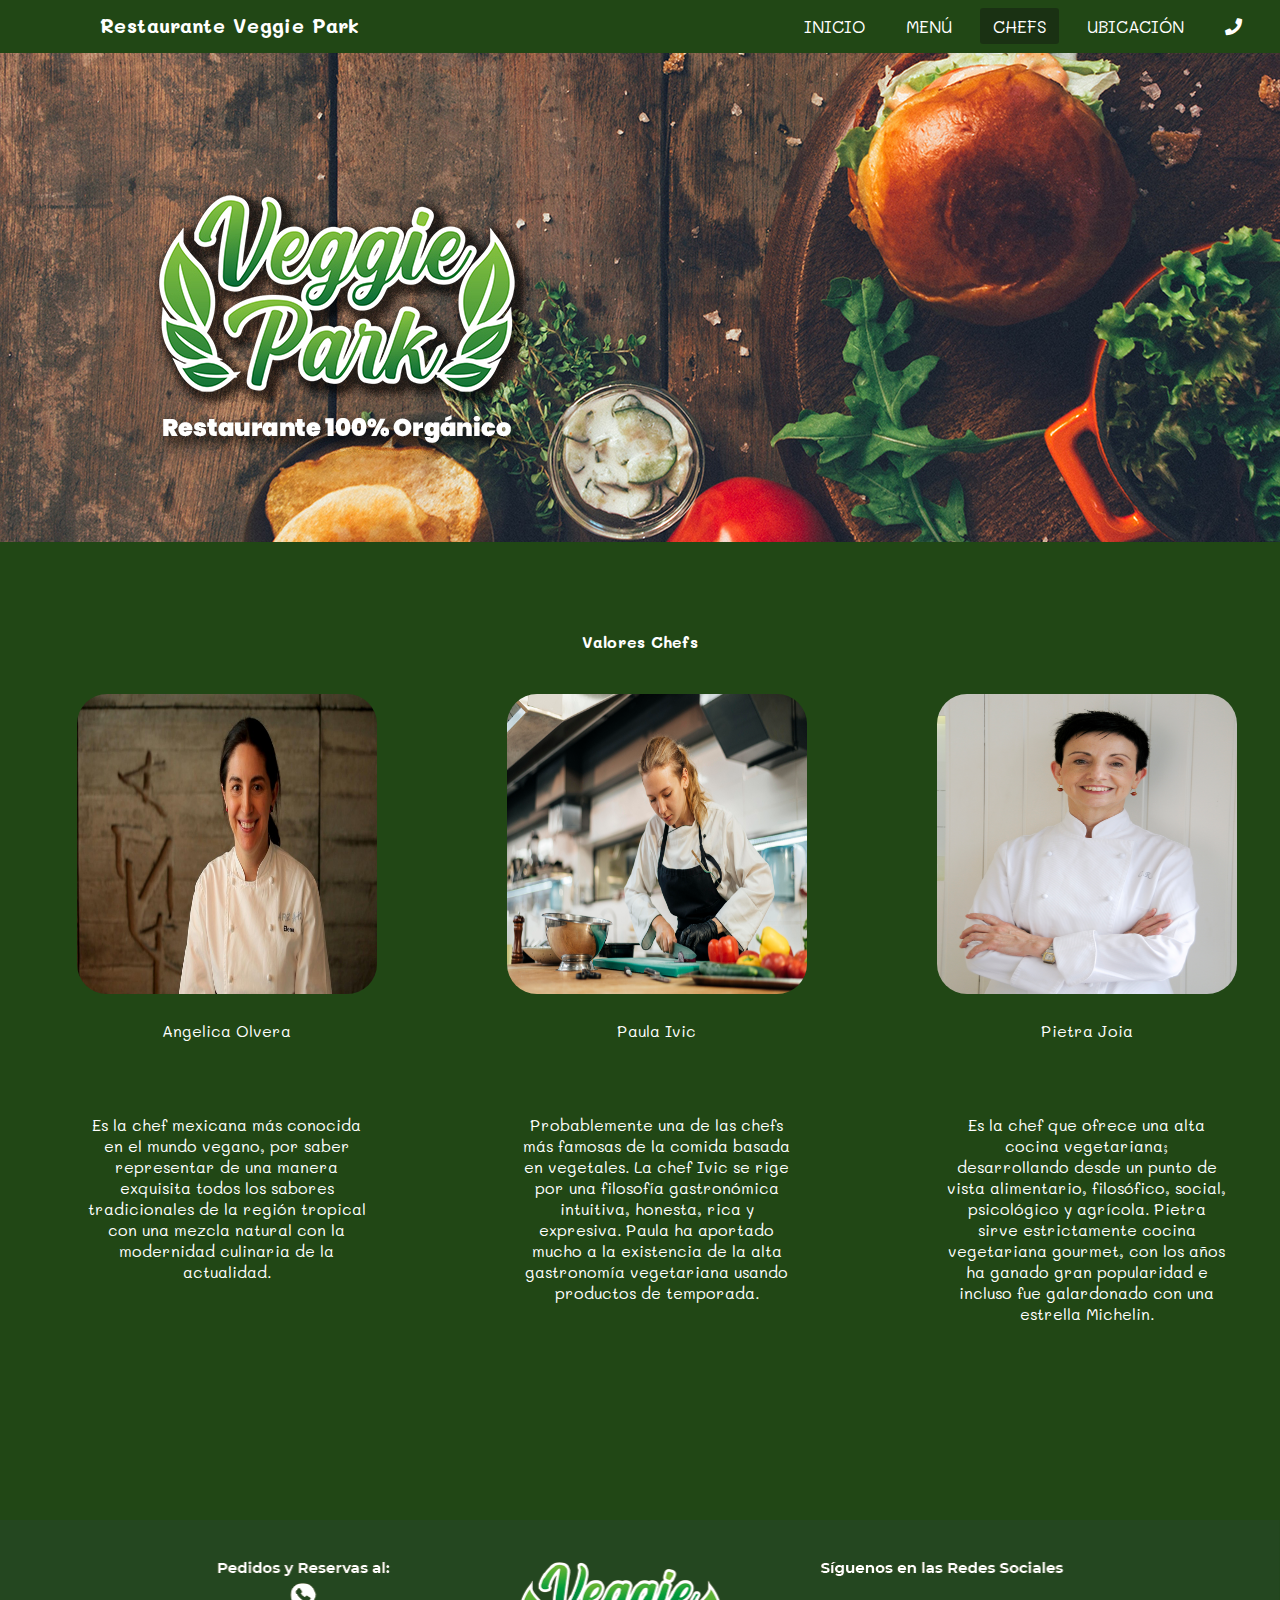
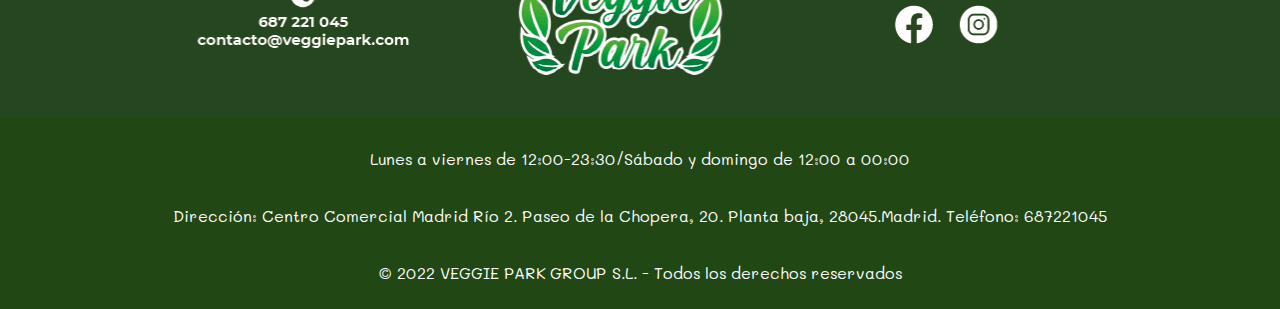
==== chefs.html @ 908eba8c "añadii" ====
<!DOCTYPE html>
<html lang="en">

<head>
    <meta charset="UTF-8">
    <meta http-equiv="X-UA-Compatible" content="IE=edge">
    <meta name="viewport" content="width=device-width, initial-scale=1.0">
    <link rel="stylesheet" href="https://cdnjs.cloudflare.com/ajax/libs/font-awesome/5.15.3/css/all.min.css" />
    <link rel="preconnect" href="https://fonts.googleapis.com">
    <link rel="preconnect" href="https://fonts.gstatic.com" crossorigin>
    <link href="https://fonts.googleapis.com/css2?family=Herr+Von+Muellerhoff&family=Mali:wght@300&display=swap"
        rel="stylesheet">
    <link href="estilo.css" rel="stylesheet" type="text/css">

    <title>Veggie Park</title>
</head>

<body>
    <header>

        <!-- Navbar -->


        <nav>

            <input type="checkbox" id="check">
            <label for="check" class="checkbtn">
                <!-- Icono de la hamburguesa que importamos de Font Awesome, tomate, hamburguesa en vez de las 3 rayas -->
                <i class="fas fa-bars"></i>
            </label>
            <label class="logo">Restaurante Veggie Park</label>
            <ul>
                <li><img class="logovsresponsive" src="img/logo.png">
                </li>
                <li><a href="#">Inicio</a></li>
                <li><a href="#menu">Menú</a></li>
                <li><a class="active" href="chefs.html" target="_blank">Chefs</a></li>
                <li><a href="#ubicaciones">Ubicación</a></li>
                <!-- El icono del telefono -->
                <li><a href="reservar.html"><i class="fa fa-phone"></i></a>
                </li>
            </ul>
        </nav>
        <img class="banner" src="img/veggie park portada.jpg">
        <h1>Restaurante Vegetariano</h1>
    </header>
    <h4 class="mno"> Valores Chefs</h4>
    <br>
    <section class="localizacioneschef">
<div class="cajita-texto">
        <img class="img-flex" src="img/chef 1.jpg" alt="valores" width="300px" height="300px">
            <p>Angelica Olvera </p>
            <br>
            <p> Es la chef mexicana más conocida en el mundo  vegano, por saber representar de una manera exquisita todos los sabores tradicionales de la región tropical con una mezcla natural con la modernidad culinaria de la actualidad.
            </p></div>
            <div class="cajita-texto">
        <img class="img-flex" src="img/chef.jpg" alt="valores" width="300px" height="300px">
            <p>Paula Ivic</p>
            <br>
            <p> Probablemente una de las chefs más famosas de la comida basada en vegetales. La chef Ivic se rige por una filosofía gastronómica intuitiva, honesta, rica y expresiva. Paula ha aportado mucho a la existencia de la alta gastronomía vegetariana usando productos de temporada.
            </p></div>
            <div class="cajita-texto">
        <img class="img-flex" src="img/chef 2.jpg" alt="valores" width="300px" height="300px">
            <p >Pietra Joia</p>
            <br>
            <p> Es la chef que ofrece una alta cocina vegetariana; desarrollando desde un punto de vista alimentario, filosófico, social, psicológico y agrícola. Pietra sirve estrictamente cocina vegetariana gourmet, con los años ha ganado gran popularidad e incluso fue galardonado con una estrella Michelin.
            </p>
        </div>
    </section>
<section>
    
</section>
    <footer>
        <div class="container-pie-pagina">
            <img src="img/footer.png" alt="footer" class="Pedidos-y-Reservas">
            <p class="footer-line">Lunes a viernes de 12:00-23:30/Sábado y domingo de 12:00 a 00:00
            </p>
            <p class="footer-line">Dirección: Centro Comercial Madrid Río 2. Paseo de la Chopera, 20. Planta baja,
                28045.Madrid. Teléfono: 687221045
            </p>
            <p class="footer-line">© 2022 VEGGIE PARK GROUP S.L. - Todos los derechos reservados
            </p>
        </div>

    </footer>
    </body>
---- estilo.css ----
body {
    background-color: rgb(33, 71, 21);
    margin: 0;
    padding: 0;
    text-decoration: none;
    list-style: none;
    box-sizing: border-box;
    font-family: 'Mali', cursive;
}


h1 {
    visibility: hidden;
    font-family: 'Mali', cursive;
    font-size: 2em;

}

/* Para el navbar */

nav {
    background: rgb(33, 71, 21);
    height: 20px;
    width: 100%;
    font-family: 'Mali', cursive;

}


nav ul {
    float: right;
    margin-right: 20px;
}

nav ul li {
    display: inline-block;
    line-height: 20px;
    margin: 0 5px;
}

nav ul li a {
    text-decoration: none;
    color: white;
    font-size: 17px;
    padding: 7px 13px;
    border-radius: 3px;
    text-transform: uppercase;
}

nav ul #hey {
    float: right;
}

a.active,
a:hover {
    background: rgba(17, 17, 17, 0.4);
    transition: .5s;
}

.logovsresponsive {
    display: none;
}


.checkbtn {
    font-size: 30px;
    color: white;
    float: right;
    line-height: 80px;
    margin-right: 40px;
    /* Para que cuando pases por encima del elemento se vuelva una mano */
    cursor: pointer;
    display: none;
}


#check {
    display: none;
}

label.logo {
    color: white;
    font-size: 20px;
    line-height: 50px;
    padding: 0 100px;
    font-weight: bold;
}


.slide {
    position: relative;
    box-shadow: 0px 1px 6px rgba(0, 0, 0, 0.64);
    margin-top: 26px;
}

.slide-inner {
    position: relative;
    overflow: hidden;
    width: 100%;
    height: calc(350px + em);
}

.slide-open:checked+.slide-item {
    position: static;
    opacity: 100;
}

.slide-item {
    position: absolute;
    opacity: 0;
    -webkit-transition: opacity 0.6s ease-out;
    transition: opacity 0.6s ease-out;
}

.slide-item img {
    display: block;
    height: auto;
    max-width: 100%;
}

.slide-control {
    background: rgba(0, 0, 0, 0.28);
    border-radius: 50%;
    color: #fff;
    cursor: pointer;
    display: none;
    font-size: 40px;
    height: 40px;
    line-height: 35px;
    position: absolute;
    top: 50%;
    -webkit-transform: translate(0, -50%);
    cursor: pointer;
    -ms-transform: translate(0, -50%);
    transform: translate(0, -50%);
    text-align: center;
    width: 40px;
    z-index: 10;
}

.slide-control.prev {
    left: 2%;
}

.slide-control.next {
    right: 2%;
}

.slide-control:hover {
    background: rgba(0, 0, 0, 0.8);
    color: #aaaaaa;
}

#slide-1:checked~.control-1,
#slide-2:checked~.control-2,
#slide-3:checked~.control-3 {
    display: block;
}

.slide-indicador {
    list-style: none;
    margin: 0;
    padding: 0;
    position: absolute;
    bottom: 2%;
    left: 0;
    right: 0;
    text-align: center;
    z-index: 10;
}

.slide-indicador li {
    display: inline-block;
    margin: 0 5px;
}

.slide-circulo {
    color: #828282;
    cursor: pointer;
    display: block;
    font-size: 35px;
}

.slide-circulo:hover {
    color: #aaaaaa;
}

#slide-1:checked~.control-1~.slide-indicador li:nth-child(1) .slide-circulo,
#slide-2:checked~.control-2~.slide-indicador li:nth-child(2) .slide-circulo,
#slide-3:checked~.control-3~.slide-indicador li:nth-child(3) .slide-circulo {
    color: #428bca;
}

#titulo {
    width: 100%;
    position: absolute;
    padding: 0px;
    margin: 0px auto;
    text-align: center;
    font-size: 27px;
    color: rgba(255, 255, 255, 1);
    font-family: 'Open Sans', sans-serif;
    z-index: 9999;
    text-shadow: 0px 1px 2px rgba(0, 0, 0, 0.33),
        -1px 0px 2px rgba(255, 255, 255, 0);
}


/*menu flor*/


h3.m {
    color: white;
    margin-left: 590px;
    display: flex;
    font-family: 'Mali', cursive;

}

.mno {
    color: white;
    text-align: center;
}

.mimenu {
    text-align: center;
    display: block;

}

p {
    color: white;
    text-align: center;
    padding: 10px;
    font-family: 'Mali', cursive;
}

.seccion-img {
    display: flex;
    justify-content: space-evenly;
    align-content: center;
    font-family: 'Mali', cursive;
    margin-bottom: 5%;


}


div.imagen {
    margin: 50px;
    width: auto;
    font-family: 'Mali', cursive;

}

div.imagen img {
    width: 100%;
    height: 70%;
    font-family: 'Mali', cursive;
}

div.imagen:hover {
    border: 0px solid wheat;
    font-family: 'Mali', cursive;
}

/* termina menu flor */


.img-flex {
    height: 300px;
    /*align-items: stretch;*/
    border-radius: 10%;
}




.centro-comercial {
    text-align: center;
    color: white;
    font-weight: bold;

}

.telefono {
    color: rgb(246, 140, 41);
    font-family: 'Mali', cursive;

}




/* Aqui termina la seccion localizaciones*/
.container-pie-pagina {
    margin: auto;
    width: 100%;
    min-height: 200px;
    text-align: center;
    display: block;

}


.Pedidos-y-Reservas {
    width: 100%;
    background-position: center center;



}


.footer-line {
    text-align: center;

}

.localizaciones {
    display: flex;
    flex-wrap: wrap;
    width: 100%;
    gap: 10px;
    justify-content: space-around;
    margin-bottom: 10%;

}
.localizacioneschef {
    display: flex;
    width: 100%;
    gap: 10px;
    justify-content: space-around;
    margin-bottom: 10%;
    flex-wrap: wrap;
    align-items: flex-start;
}


.cajita-texto {
    display: flex;
    flex-wrap: wrap;
    flex-direction: column;
    text-align: center;
    justify-content: center;
    align-items: center;
    width: 267px;
}

.imagenfooter {
    text-align: center;

}

@media (max-width: 983px) {

    nav ul li a {
        font-size: 16px;
    }

    label.logo {
        font-size: 15px;
        padding-left: 50px;
    }


    .logovsresponsive {
        display: none;
    }

    .cajita-texto {
        flex-direction: column;
        justify-content: center;
        text-align: center;
        width: 267px;
    }

    .localizaciones {
        display: flex;
        width: 100%;
        text-align: center;
        align-items: center;
        height: fit-content;
        /*margin-right: 20px;*/
        flex-wrap: wrap;
        justify-content: center;
        margin-bottom: 10%;

    }

    .img-flex {
        height: 300px;
        /*align-items: stretch;*/
        border-radius: 10%;
    }

    .mno {
        margin-top: 8%;
        color: white;
        text-align: center;
    }

    .imagenfooter {
        display: none;
    }

}

@media (max-width: 915px) {
    .checkbtn {
        display: block;
    }

    ul {
        position: fixed;
        width: 100%;
        height: 100vh;
        background: rgb(26, 55, 17);
        top: 80px;
        left: -110%;
        text-align: center;
        transition: all .5s;
        margin-left: 0;
        padding-left: 0;
    }

    nav ul li {
        display: block;
        margin: 50px 0;
        line-height: 30px;
        text-align: center;
    }

    nav ul li a {
        font-size: 20px;
    }

    a:hover,
    a.active {
        background: none;
        color: rgb(208, 103, 5);
    }

    #check:checked~ul {
        left: 0;
    }


    .logovsresponsive {
        display: inline-flex;
        width: 134px;

    }

    .logo {
        display: none;
    }

    .slide {
        display: none;

    }

    .localizaciones {
        display: none;
    }

    .mno {
        margin-top: 8%;
        color: white;
        text-align: center;
    }

    .imagenfooter {
        display: none;
    }

    #valoreschef {
        display: none;
    }

    #filosofia {
        display: none
    }
}
.bodydereserva{
    background-image:image();
    font-family: 'Mali',cursive;
}

.form_box{
    
    width: 90%;
    margin: auto;
    max-width:400%;
    border-radius: 1em;
    padding: 3.5em 1.5em;
}

.form__title{
    text-align: center;
    font-size: 1.9rem;
    margin-bottom: 4em;
}

.form__input {
    font-family: inherit;
    font-size: 1rem;
    padding: .8em, 1em;
    outline: none;
    border-radius: 0.2em;
}


.form__cta {
    font-family: inherit;
}
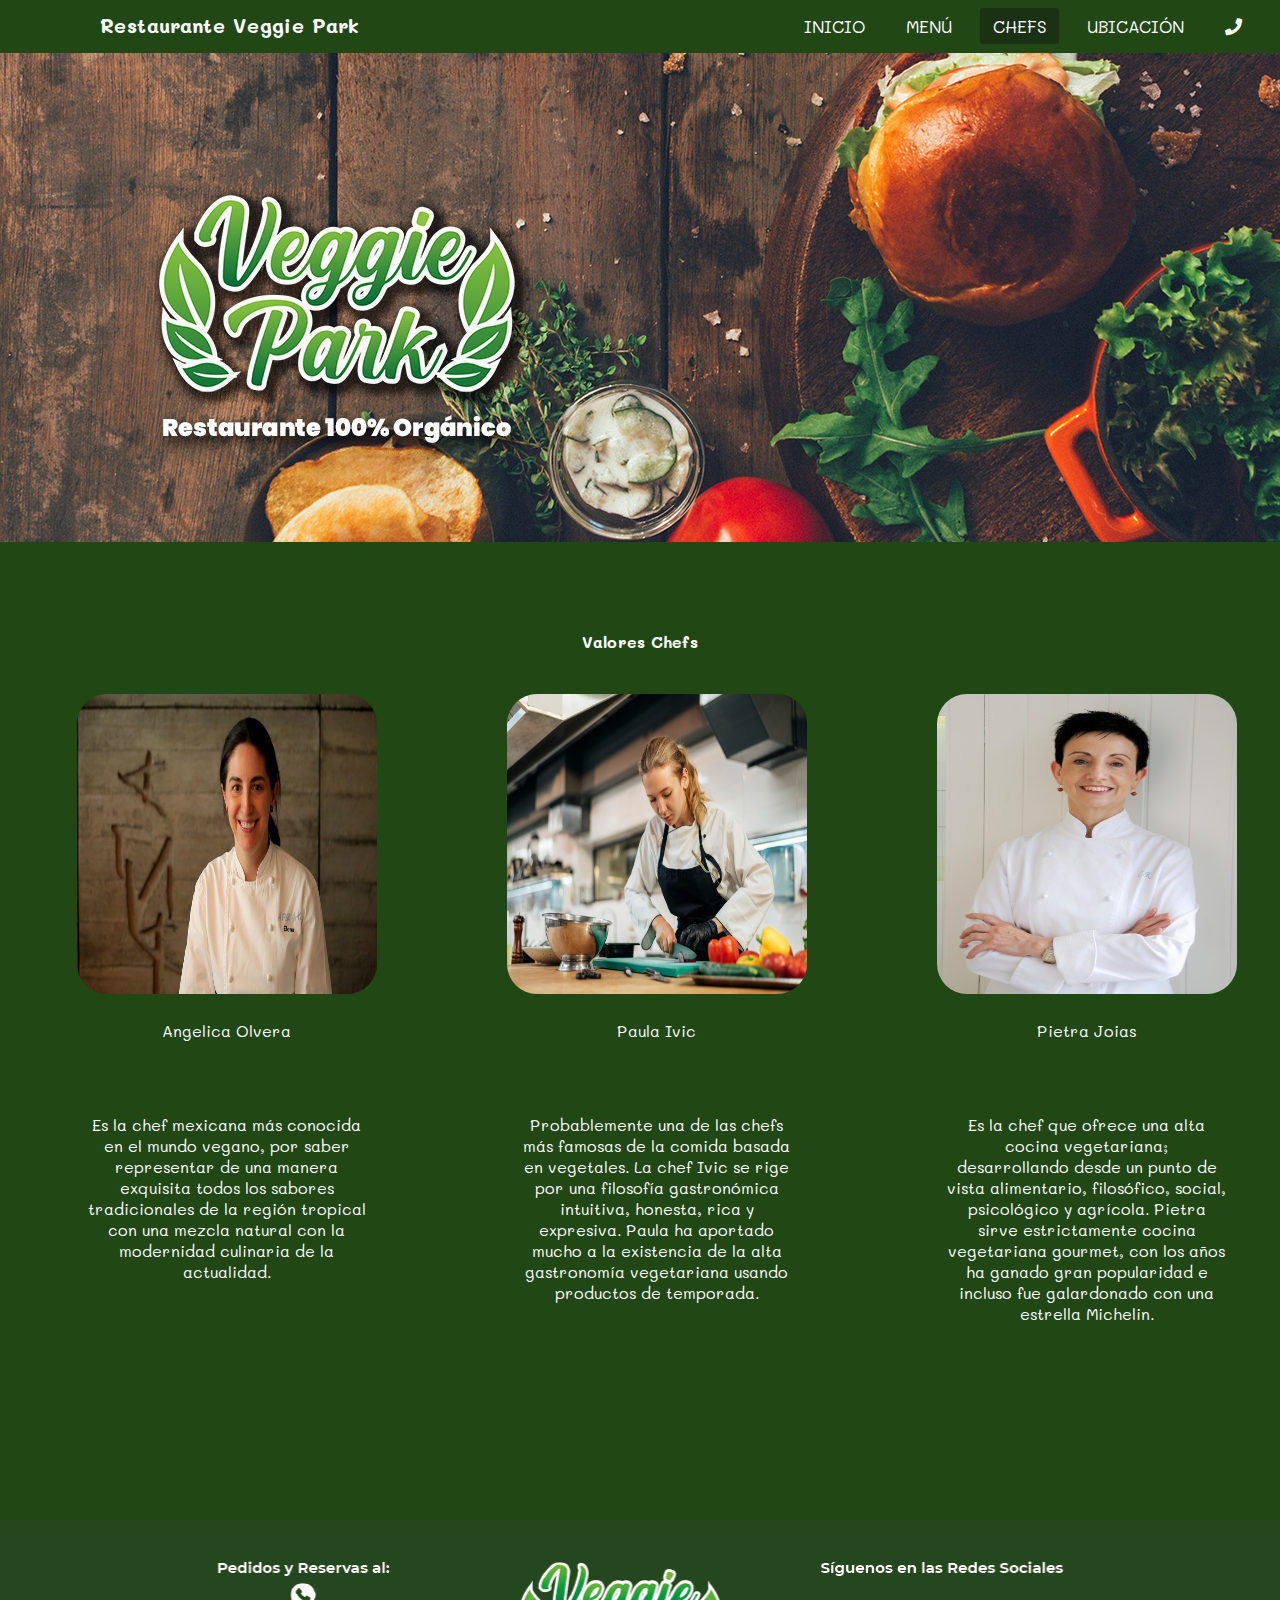
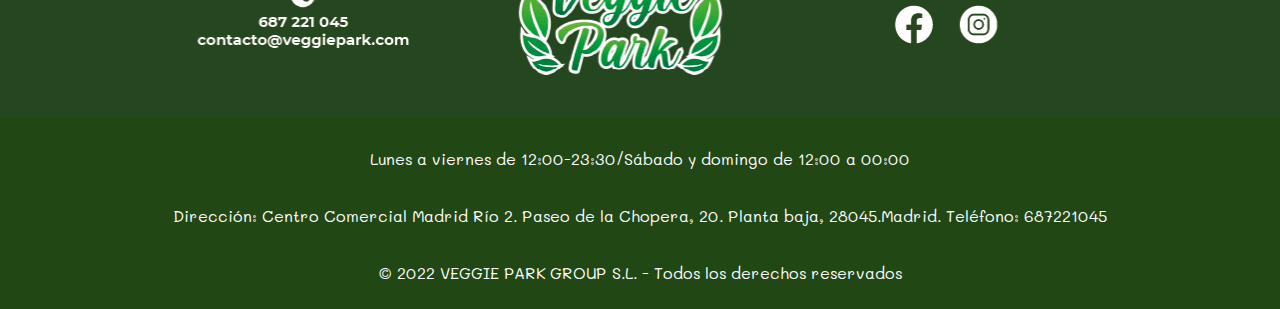
==== commit 30caf800: "cambi1" ====
--- a/chefs.html
+++ b/chefs.html
@@ -61,7 +61,7 @@
             </p></div>
             <div class="cajita-texto">
         <img class="img-flex" src="img/chef 2.jpg" alt="valores" width="300px" height="300px">
-            <p >Pietra Joia</p>
+            <p >Pietra Joias</p>
             <br>
             <p> Es la chef que ofrece una alta cocina vegetariana; desarrollando desde un punto de vista alimentario, filosófico, social, psicológico y agrícola. Pietra sirve estrictamente cocina vegetariana gourmet, con los años ha ganado gran popularidad e incluso fue galardonado con una estrella Michelin.
             </p>
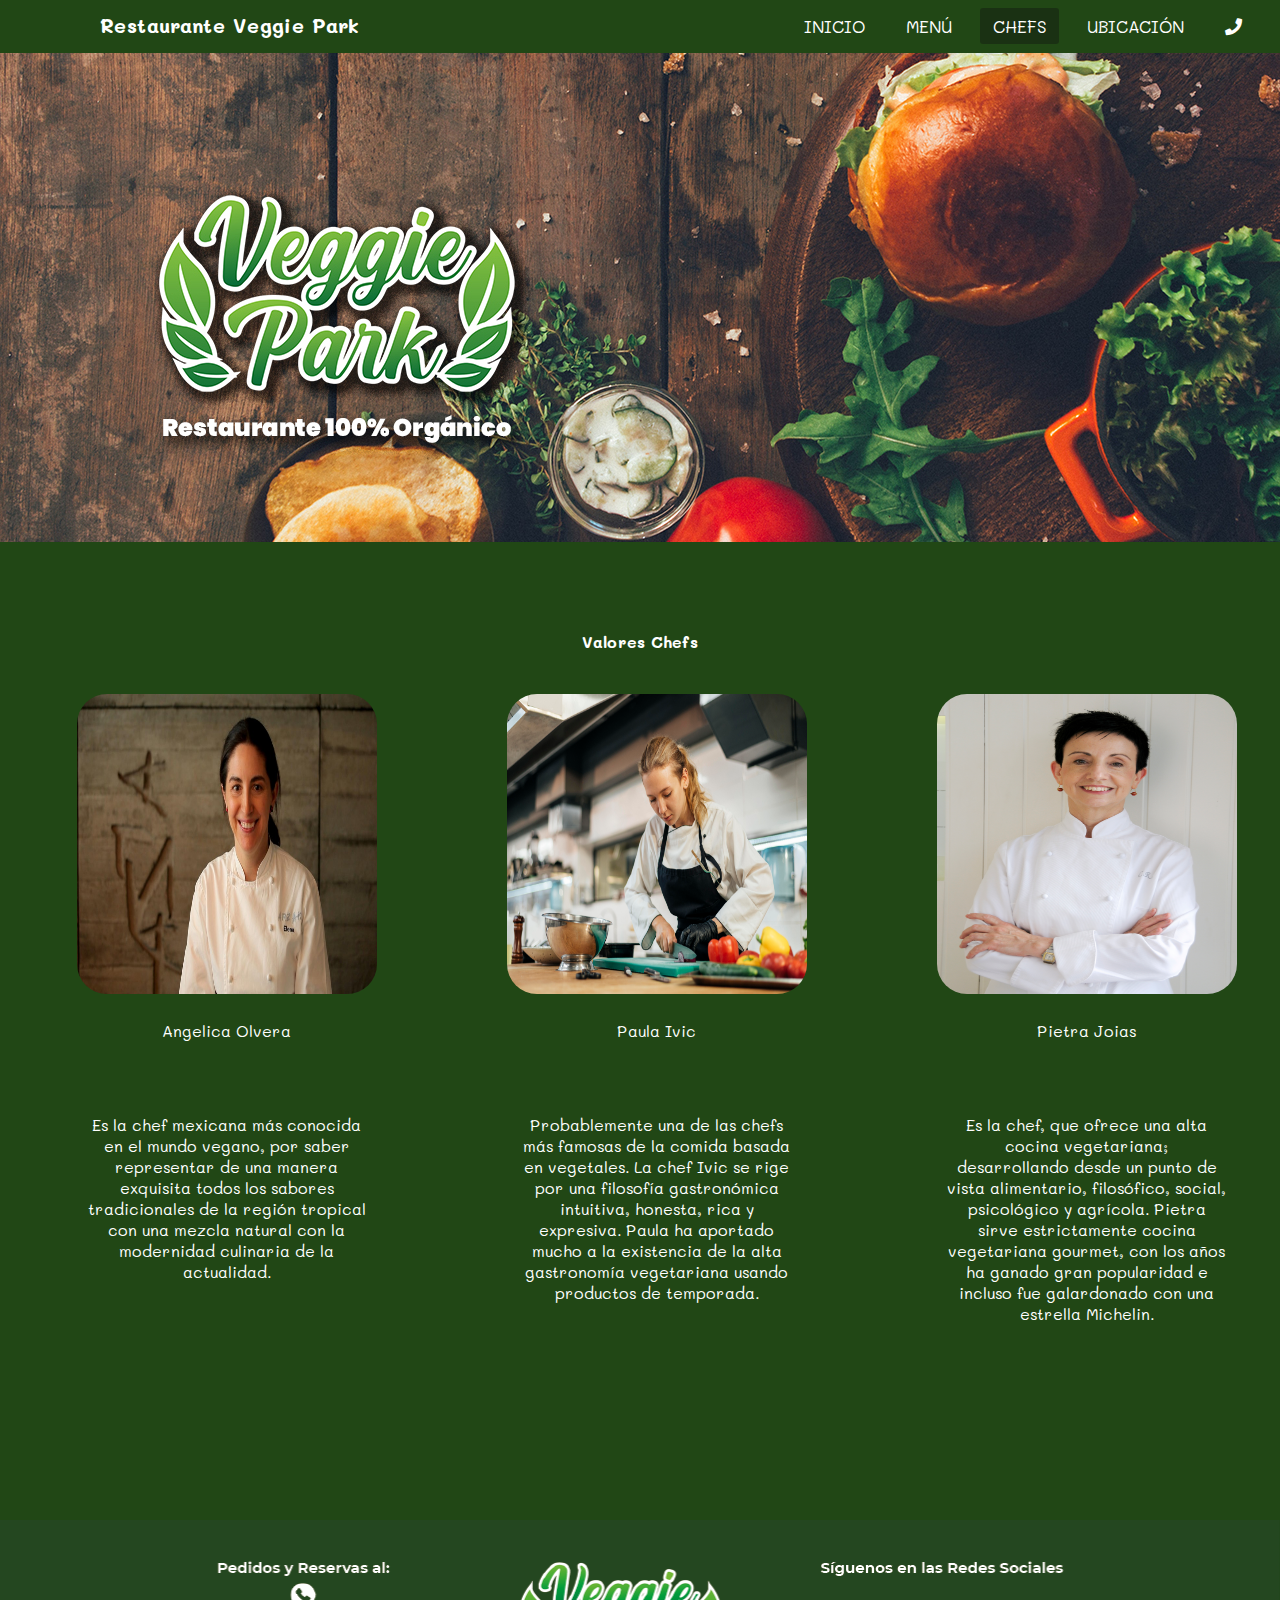
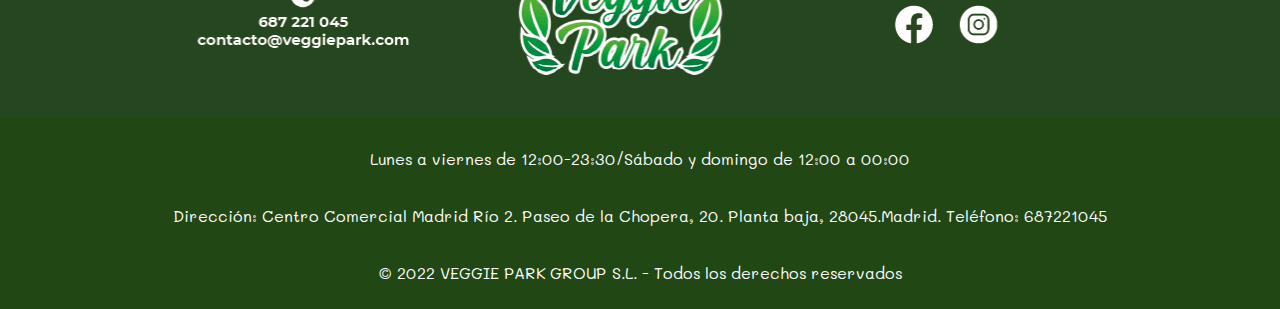
==== commit 57163b23: "roxi" ====
--- a/chefs.html
+++ b/chefs.html
@@ -63,7 +63,7 @@
         <img class="img-flex" src="img/chef 2.jpg" alt="valores" width="300px" height="300px">
             <p >Pietra Joias</p>
             <br>
-            <p> Es la chef que ofrece una alta cocina vegetariana; desarrollando desde un punto de vista alimentario, filosófico, social, psicológico y agrícola. Pietra sirve estrictamente cocina vegetariana gourmet, con los años ha ganado gran popularidad e incluso fue galardonado con una estrella Michelin.
+            <p> Es la chef, que ofrece una alta cocina vegetariana; desarrollando desde un punto de vista alimentario, filosófico, social, psicológico y agrícola. Pietra sirve estrictamente cocina vegetariana gourmet, con los años ha ganado gran popularidad e incluso fue galardonado con una estrella Michelin.
             </p>
         </div>
     </section>
